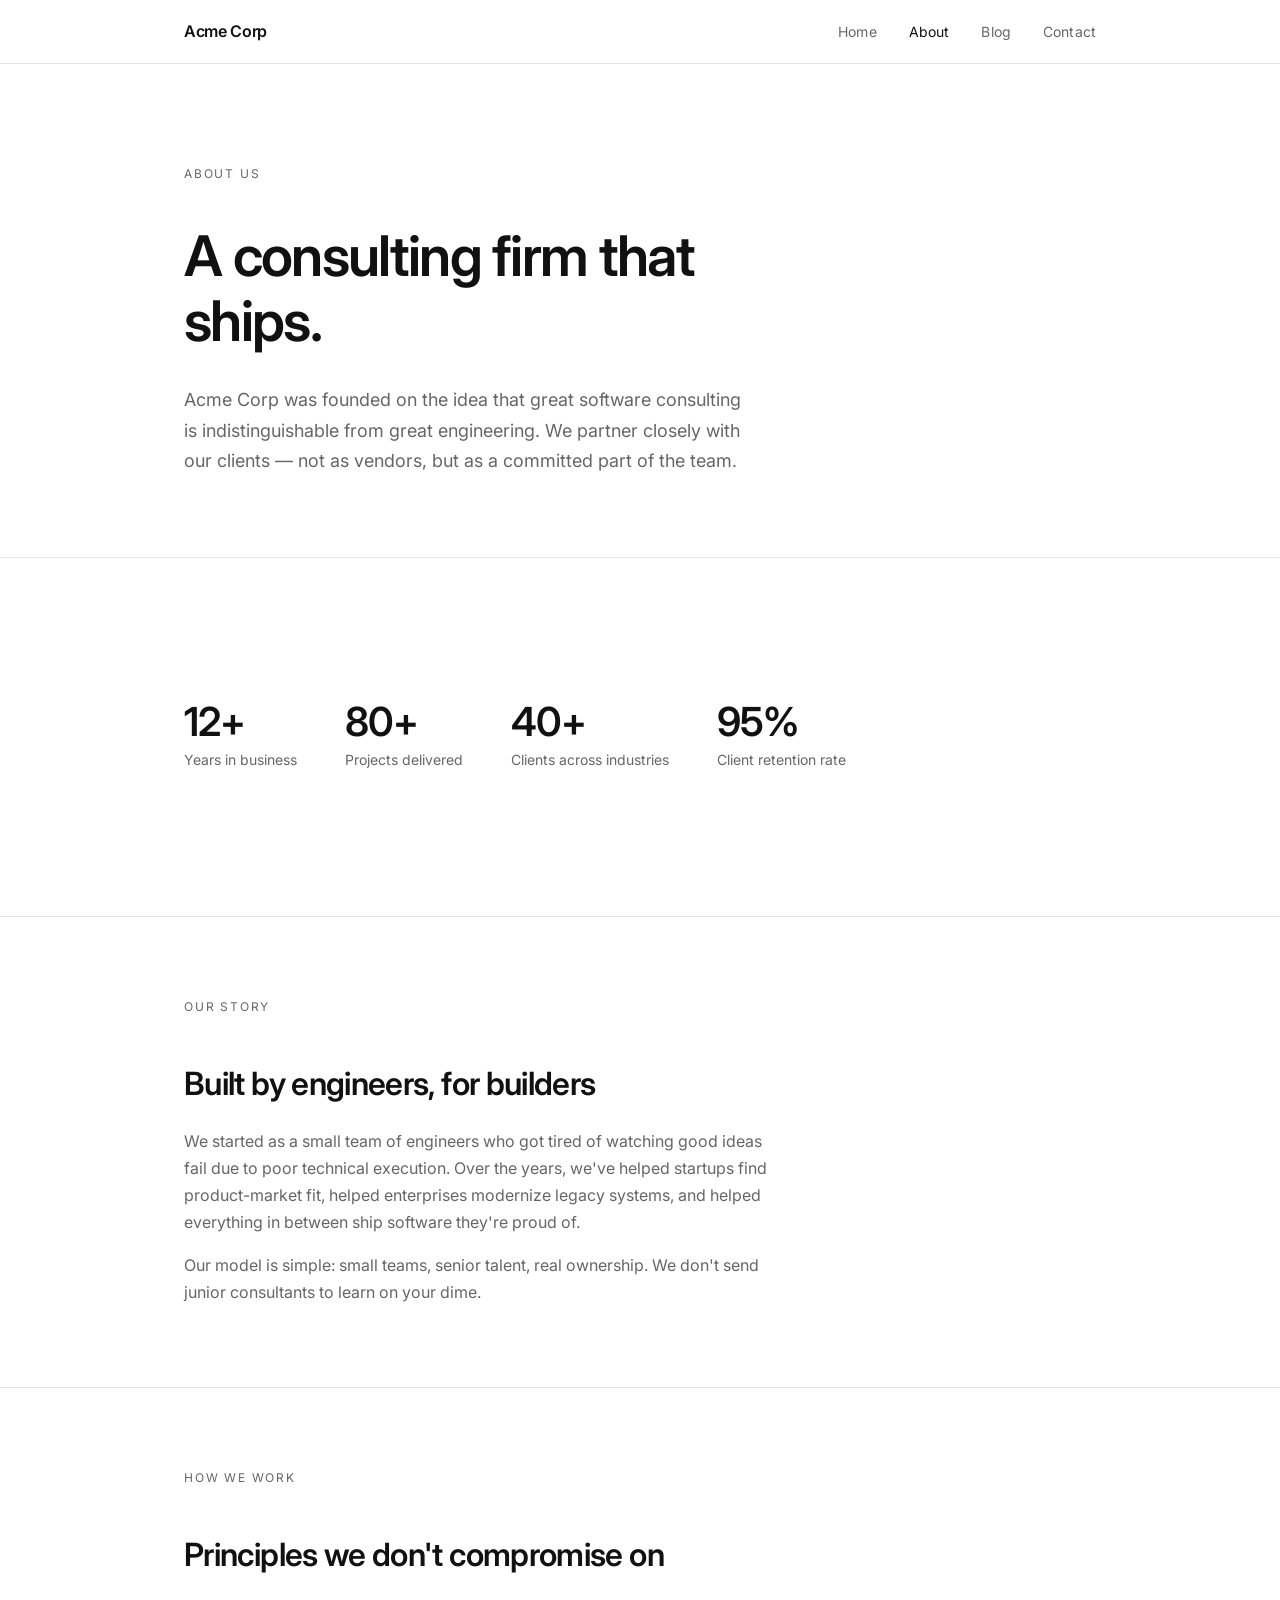
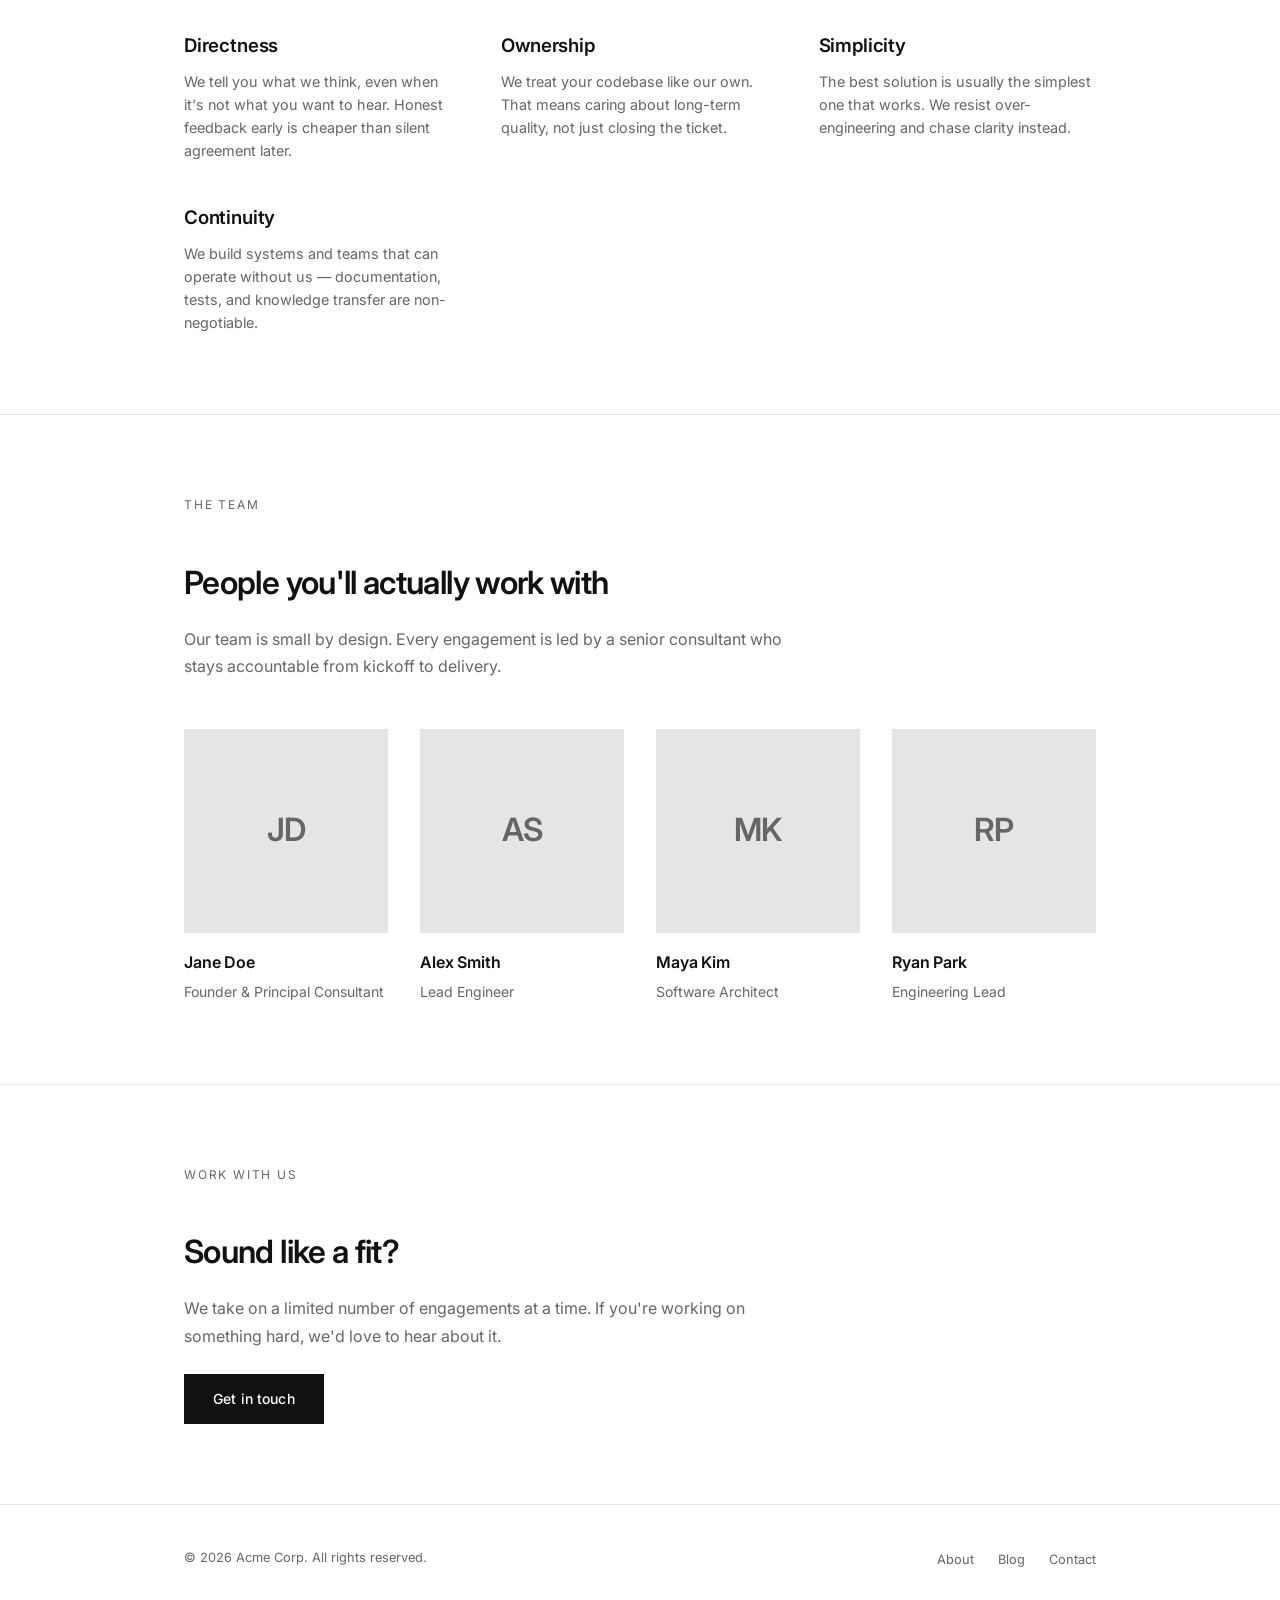
==== about.html @ 8fb7a550 "first commit" ====
<!DOCTYPE html>
<html lang="en">
<head>
  <meta charset="UTF-8" />
  <meta name="viewport" content="width=device-width, initial-scale=1.0" />
  <title>About — Acme Corp</title>
  <meta name="description" content="We are a software consulting firm that helps companies build and scale great products." />
  <link rel="preconnect" href="https://fonts.googleapis.com" />
  <link rel="preconnect" href="https://fonts.gstatic.com" crossorigin />
  <link href="https://fonts.googleapis.com/css2?family=Inter:wght@400;500;600&display=swap" rel="stylesheet" />
  <link rel="stylesheet" href="css/styles.css" />
</head>
<body>

  <nav class="nav">
    <div class="container nav__inner">
      <a href="index.html" class="nav__logo">Acme Corp</a>
      <ul class="nav__links">
        <li><a href="index.html">Home</a></li>
        <li><a href="about.html">About</a></li>
        <li><a href="blog.html">Blog</a></li>
        <li><a href="contact.html">Contact</a></li>
      </ul>
      <button class="nav__toggle" id="nav-toggle" aria-label="Toggle menu">
        <span></span><span></span><span></span>
      </button>
    </div>
  </nav>

  <div class="nav__mobile" id="nav-mobile">
    <a href="index.html">Home</a>
    <a href="about.html">About</a>
    <a href="blog.html">Blog</a>
    <a href="contact.html">Contact</a>
  </div>

  <main>

    <!-- About Hero -->
    <section class="about-hero">
      <div class="container">
        <p class="section__label">About us</p>
        <h1 class="about-hero__title">A consulting firm that ships.</h1>
        <p class="about-hero__body">Acme Corp was founded on the idea that great software consulting is indistinguishable from great engineering. We partner closely with our clients — not as vendors, but as a committed part of the team.</p>
      </div>
    </section>

    <!-- Stats -->
    <section class="section">
      <div class="container">
        <div class="stats">
          <div>
            <p class="stat__num">12+</p>
            <p class="stat__label">Years in business</p>
          </div>
          <div>
            <p class="stat__num">80+</p>
            <p class="stat__label">Projects delivered</p>
          </div>
          <div>
            <p class="stat__num">40+</p>
            <p class="stat__label">Clients across industries</p>
          </div>
          <div>
            <p class="stat__num">95%</p>
            <p class="stat__label">Client retention rate</p>
          </div>
        </div>
      </div>
    </section>

    <!-- Story -->
    <section class="section">
      <div class="container">
        <p class="section__label">Our story</p>
        <h2 class="section__title">Built by engineers, for builders</h2>
        <p class="section__body">We started as a small team of engineers who got tired of watching good ideas fail due to poor technical execution. Over the years, we've helped startups find product-market fit, helped enterprises modernize legacy systems, and helped everything in between ship software they're proud of.</p>
        <p class="section__body mt-16">Our model is simple: small teams, senior talent, real ownership. We don't send junior consultants to learn on your dime.</p>
      </div>
    </section>

    <!-- Values -->
    <section class="section">
      <div class="container">
        <p class="section__label">How we work</p>
        <h2 class="section__title">Principles we don't compromise on</h2>

        <div class="values">
          <div>
            <h3 class="value__title">Directness</h3>
            <p class="value__body">We tell you what we think, even when it's not what you want to hear. Honest feedback early is cheaper than silent agreement later.</p>
          </div>
          <div>
            <h3 class="value__title">Ownership</h3>
            <p class="value__body">We treat your codebase like our own. That means caring about long-term quality, not just closing the ticket.</p>
          </div>
          <div>
            <h3 class="value__title">Simplicity</h3>
            <p class="value__body">The best solution is usually the simplest one that works. We resist over-engineering and chase clarity instead.</p>
          </div>
          <div>
            <h3 class="value__title">Continuity</h3>
            <p class="value__body">We build systems and teams that can operate without us — documentation, tests, and knowledge transfer are non-negotiable.</p>
          </div>
        </div>
      </div>
    </section>

    <!-- Team -->
    <section class="section">
      <div class="container">
        <p class="section__label">The team</p>
        <h2 class="section__title">People you'll actually work with</h2>
        <p class="section__body">Our team is small by design. Every engagement is led by a senior consultant who stays accountable from kickoff to delivery.</p>

        <div class="team">
          <div class="team-member">
            <div class="team-member__avatar">JD</div>
            <p class="team-member__name">Jane Doe</p>
            <p class="team-member__role">Founder & Principal Consultant</p>
          </div>
          <div class="team-member">
            <div class="team-member__avatar">AS</div>
            <p class="team-member__name">Alex Smith</p>
            <p class="team-member__role">Lead Engineer</p>
          </div>
          <div class="team-member">
            <div class="team-member__avatar">MK</div>
            <p class="team-member__name">Maya Kim</p>
            <p class="team-member__role">Software Architect</p>
          </div>
          <div class="team-member">
            <div class="team-member__avatar">RP</div>
            <p class="team-member__name">Ryan Park</p>
            <p class="team-member__role">Engineering Lead</p>
          </div>
        </div>
      </div>
    </section>

    <!-- CTA -->
    <section class="section">
      <div class="container">
        <p class="section__label">Work with us</p>
        <h2 class="section__title">Sound like a fit?</h2>
        <p class="section__body">We take on a limited number of engagements at a time. If you're working on something hard, we'd love to hear about it.</p>
        <div class="mt-24">
          <a href="contact.html" class="btn btn--filled">Get in touch</a>
        </div>
      </div>
    </section>

  </main>

  <footer class="footer">
    <div class="container footer__inner">
      <p class="footer__copy">&copy; 2026 Acme Corp. All rights reserved.</p>
      <ul class="footer__links">
        <li><a href="about.html">About</a></li>
        <li><a href="blog.html">Blog</a></li>
        <li><a href="contact.html">Contact</a></li>
      </ul>
    </div>
  </footer>

  <script src="js/main.js"></script>
</body>
</html>
---- css/styles.css ----
/* ========= Reset & Base ========= */
*, *::before, *::after { box-sizing: border-box; margin: 0; padding: 0; }

:root {
  --color-bg:      #ffffff;
  --color-text:    #111111;
  --color-muted:   #666666;
  --color-border:  #e5e5e5;
  --color-accent:  #111111;
  --font-sans:     'Inter', system-ui, -apple-system, sans-serif;
  --max-w:         960px;
  --nav-h:         64px;
}

html { scroll-behavior: smooth; }

body {
  background: var(--color-bg);
  color: var(--color-text);
  font-family: var(--font-sans);
  font-size: 16px;
  line-height: 1.7;
  -webkit-font-smoothing: antialiased;
}

a { color: inherit; text-decoration: none; }
img { display: block; max-width: 100%; }
ul { list-style: none; }

/* ========= Layout ========= */
.container {
  width: 100%;
  max-width: var(--max-w);
  margin: 0 auto;
  padding: 0 24px;
}

/* ========= Navigation ========= */
.nav {
  position: fixed;
  top: 0; left: 0; right: 0;
  height: var(--nav-h);
  background: var(--color-bg);
  border-bottom: 1px solid var(--color-border);
  z-index: 100;
}

.nav__inner {
  height: 100%;
  display: flex;
  align-items: center;
  justify-content: space-between;
}

.nav__logo {
  font-size: 1rem;
  font-weight: 600;
  letter-spacing: -0.02em;
}

.nav__links {
  display: flex;
  gap: 32px;
}

.nav__links a {
  font-size: 0.875rem;
  color: var(--color-muted);
  transition: color 0.15s;
  letter-spacing: 0.01em;
}

.nav__links a:hover,
.nav__links a.active { color: var(--color-text); }

/* Hamburger */
.nav__toggle {
  display: none;
  flex-direction: column;
  justify-content: center;
  gap: 5px;
  width: 24px;
  height: 24px;
  cursor: pointer;
  background: none;
  border: none;
  padding: 0;
}

.nav__toggle span {
  display: block;
  width: 100%;
  height: 1.5px;
  background: var(--color-text);
  transition: transform 0.2s, opacity 0.2s;
}

.nav__toggle.open span:nth-child(1) { transform: translateY(6.5px) rotate(45deg); }
.nav__toggle.open span:nth-child(2) { opacity: 0; }
.nav__toggle.open span:nth-child(3) { transform: translateY(-6.5px) rotate(-45deg); }

/* Mobile menu */
.nav__mobile {
  display: none;
  position: fixed;
  top: var(--nav-h);
  left: 0; right: 0;
  background: var(--color-bg);
  border-bottom: 1px solid var(--color-border);
  padding: 24px;
  z-index: 99;
}

.nav__mobile.open { display: block; }

.nav__mobile a {
  display: block;
  padding: 12px 0;
  font-size: 1rem;
  color: var(--color-muted);
  border-bottom: 1px solid var(--color-border);
  transition: color 0.15s;
}

.nav__mobile a:last-child { border-bottom: none; }
.nav__mobile a:hover,
.nav__mobile a.active { color: var(--color-text); }

/* Page offset for fixed nav */
main { padding-top: var(--nav-h); }

/* ========= Hero ========= */
.hero {
  padding: 120px 0 100px;
  border-bottom: 1px solid var(--color-border);
}

.hero__label {
  font-size: 0.75rem;
  letter-spacing: 0.15em;
  text-transform: uppercase;
  color: var(--color-muted);
  margin-bottom: 24px;
}

.hero__title {
  font-size: clamp(2.5rem, 6vw, 4.5rem);
  font-weight: 600;
  letter-spacing: -0.03em;
  line-height: 1.1;
  max-width: 700px;
  margin-bottom: 32px;
}

.hero__sub {
  font-size: 1.125rem;
  color: var(--color-muted);
  max-width: 520px;
  margin-bottom: 48px;
  line-height: 1.6;
}

.hero__cta {
  display: inline-flex;
  gap: 16px;
  flex-wrap: wrap;
}

/* ========= Buttons ========= */
.btn {
  display: inline-block;
  padding: 12px 28px;
  font-size: 0.875rem;
  font-weight: 500;
  letter-spacing: 0.01em;
  border: 1px solid var(--color-text);
  transition: background 0.15s, color 0.15s;
  cursor: pointer;
}

.btn--filled {
  background: var(--color-text);
  color: #ffffff;
}

.btn--filled:hover {
  background: #333;
  border-color: #333;
}

.btn--outline {
  background: transparent;
  color: var(--color-text);
}

.btn--outline:hover {
  background: var(--color-text);
  color: #ffffff;
}

/* ========= Section ========= */
.section {
  padding: 80px 0;
  border-bottom: 1px solid var(--color-border);
}

.section:last-child { border-bottom: none; }

.section__label {
  font-size: 0.75rem;
  letter-spacing: 0.15em;
  text-transform: uppercase;
  color: var(--color-muted);
  margin-bottom: 40px;
}

.section__title {
  font-size: clamp(1.5rem, 3vw, 2rem);
  font-weight: 600;
  letter-spacing: -0.02em;
  margin-bottom: 16px;
}

.section__body {
  font-size: 1rem;
  color: var(--color-muted);
  max-width: 600px;
  line-height: 1.7;
}

/* ========= Services Grid ========= */
.services {
  display: grid;
  grid-template-columns: repeat(auto-fit, minmax(260px, 1fr));
  gap: 1px;
  background: var(--color-border);
  border: 1px solid var(--color-border);
  margin-top: 48px;
}

.service-card {
  background: var(--color-bg);
  padding: 40px 32px;
}

.service-card__num {
  font-size: 0.75rem;
  letter-spacing: 0.1em;
  color: var(--color-muted);
  margin-bottom: 20px;
}

.service-card__title {
  font-size: 1.125rem;
  font-weight: 600;
  letter-spacing: -0.01em;
  margin-bottom: 12px;
}

.service-card__body {
  font-size: 0.9rem;
  color: var(--color-muted);
  line-height: 1.6;
}

/* ========= Blog Cards ========= */
.posts {
  display: grid;
  grid-template-columns: repeat(auto-fit, minmax(280px, 1fr));
  gap: 40px;
  margin-top: 48px;
}

.post-card { border-top: 1px solid var(--color-border); padding-top: 24px; }

.post-card__date {
  font-size: 0.75rem;
  letter-spacing: 0.08em;
  color: var(--color-muted);
  margin-bottom: 10px;
}

.post-card__title {
  font-size: 1.125rem;
  font-weight: 600;
  letter-spacing: -0.01em;
  margin-bottom: 10px;
  line-height: 1.4;
}

.post-card__title a:hover { text-decoration: underline; text-underline-offset: 3px; }

.post-card__excerpt {
  font-size: 0.9rem;
  color: var(--color-muted);
  line-height: 1.6;
  margin-bottom: 16px;
}

.post-card__tag {
  font-size: 0.75rem;
  letter-spacing: 0.08em;
  text-transform: uppercase;
  color: var(--color-muted);
  border: 1px solid var(--color-border);
  padding: 2px 10px;
  display: inline-block;
}

/* ========= About Page ========= */
.about-hero {
  padding: 100px 0 80px;
  border-bottom: 1px solid var(--color-border);
}

.about-hero__title {
  font-size: clamp(2rem, 5vw, 3.5rem);
  font-weight: 600;
  letter-spacing: -0.03em;
  line-height: 1.15;
  max-width: 640px;
  margin-bottom: 32px;
}

.about-hero__body {
  font-size: 1.125rem;
  color: var(--color-muted);
  max-width: 560px;
  line-height: 1.7;
}

.values {
  display: grid;
  grid-template-columns: repeat(auto-fit, minmax(200px, 1fr));
  gap: 40px;
  margin-top: 48px;
}

.value__title {
  font-weight: 600;
  margin-bottom: 8px;
  letter-spacing: -0.01em;
}

.value__body {
  font-size: 0.9rem;
  color: var(--color-muted);
  line-height: 1.6;
}

/* Stats row */
.stats {
  display: flex;
  flex-wrap: wrap;
  gap: 48px;
  padding: 64px 0;
}

.stat__num {
  font-size: 2.5rem;
  font-weight: 600;
  letter-spacing: -0.03em;
  line-height: 1;
  margin-bottom: 6px;
}

.stat__label {
  font-size: 0.875rem;
  color: var(--color-muted);
}

/* Team */
.team {
  display: grid;
  grid-template-columns: repeat(auto-fit, minmax(200px, 1fr));
  gap: 32px;
  margin-top: 48px;
}

.team-member__name {
  font-weight: 600;
  letter-spacing: -0.01em;
  margin-top: 16px;
  margin-bottom: 4px;
}

.team-member__role {
  font-size: 0.875rem;
  color: var(--color-muted);
}

.team-member__avatar {
  width: 100%;
  aspect-ratio: 1;
  background: var(--color-border);
  display: flex;
  align-items: center;
  justify-content: center;
  font-size: 2rem;
  font-weight: 600;
  color: var(--color-muted);
  letter-spacing: -0.02em;
}

/* ========= Blog Page ========= */
.blog-hero {
  padding: 100px 0 60px;
  border-bottom: 1px solid var(--color-border);
}

.blog-hero__title {
  font-size: clamp(2rem, 5vw, 3rem);
  font-weight: 600;
  letter-spacing: -0.03em;
  margin-bottom: 12px;
}

.blog-hero__sub {
  color: var(--color-muted);
  font-size: 1rem;
}

.blog-list { padding: 60px 0; }

.blog-item {
  display: grid;
  grid-template-columns: 120px 1fr;
  gap: 32px;
  padding: 32px 0;
  border-bottom: 1px solid var(--color-border);
  align-items: start;
}

.blog-item:first-child { border-top: 1px solid var(--color-border); }

.blog-item__date {
  font-size: 0.8rem;
  color: var(--color-muted);
  padding-top: 4px;
  letter-spacing: 0.03em;
}

.blog-item__title {
  font-size: 1.25rem;
  font-weight: 600;
  letter-spacing: -0.02em;
  line-height: 1.35;
  margin-bottom: 8px;
}

.blog-item__title a:hover { text-decoration: underline; text-underline-offset: 3px; }

.blog-item__excerpt {
  font-size: 0.9rem;
  color: var(--color-muted);
  line-height: 1.6;
  margin-bottom: 12px;
}

.blog-item__tags { display: flex; gap: 8px; flex-wrap: wrap; }

/* ========= Contact Page ========= */
.contact-hero {
  padding: 100px 0 60px;
  border-bottom: 1px solid var(--color-border);
}

.contact-hero__title {
  font-size: clamp(2rem, 5vw, 3rem);
  font-weight: 600;
  letter-spacing: -0.03em;
  margin-bottom: 12px;
}

.contact-hero__sub {
  color: var(--color-muted);
  font-size: 1rem;
  max-width: 480px;
}

.contact-layout {
  display: grid;
  grid-template-columns: 1fr 1fr;
  gap: 80px;
  padding: 60px 0 80px;
}

.contact-info__heading {
  font-size: 1rem;
  font-weight: 600;
  letter-spacing: -0.01em;
  margin-bottom: 24px;
}

.contact-detail {
  margin-bottom: 24px;
}

.contact-detail__label {
  font-size: 0.75rem;
  letter-spacing: 0.1em;
  text-transform: uppercase;
  color: var(--color-muted);
  margin-bottom: 4px;
}

.contact-detail__value {
  font-size: 0.95rem;
}

/* Form */
.form { display: flex; flex-direction: column; gap: 20px; }

.form-group { display: flex; flex-direction: column; gap: 6px; }

.form-group label {
  font-size: 0.75rem;
  letter-spacing: 0.1em;
  text-transform: uppercase;
  color: var(--color-muted);
}

.form-group input,
.form-group textarea,
.form-group select {
  width: 100%;
  padding: 12px 0;
  border: none;
  border-bottom: 1px solid var(--color-border);
  font-family: var(--font-sans);
  font-size: 0.95rem;
  color: var(--color-text);
  background: transparent;
  outline: none;
  transition: border-color 0.15s;
  -webkit-appearance: none;
  appearance: none;
}

.form-group input:focus,
.form-group textarea:focus,
.form-group select:focus {
  border-color: var(--color-text);
}

.form-group textarea { resize: vertical; min-height: 120px; }

.form__submit { align-self: flex-start; margin-top: 8px; }

/* ========= Footer ========= */
.footer {
  border-top: 1px solid var(--color-border);
  padding: 40px 0;
}

.footer__inner {
  display: flex;
  align-items: center;
  justify-content: space-between;
  flex-wrap: wrap;
  gap: 16px;
}

.footer__copy {
  font-size: 0.8rem;
  color: var(--color-muted);
}

.footer__links {
  display: flex;
  gap: 24px;
}

.footer__links a {
  font-size: 0.8rem;
  color: var(--color-muted);
  transition: color 0.15s;
}

.footer__links a:hover { color: var(--color-text); }

/* ========= Utilities ========= */
.text-muted { color: var(--color-muted); }
.mt-8 { margin-top: 8px; }
.mt-16 { margin-top: 16px; }
.mt-24 { margin-top: 24px; }
.mt-48 { margin-top: 48px; }

/* ========= Responsive ========= */
@media (max-width: 768px) {
  .nav__links { display: none; }
  .nav__toggle { display: flex; }

  .hero { padding: 80px 0 64px; }

  .blog-item {
    grid-template-columns: 1fr;
    gap: 8px;
  }

  .contact-layout {
    grid-template-columns: 1fr;
    gap: 48px;
  }

  .stats { gap: 32px; }
}
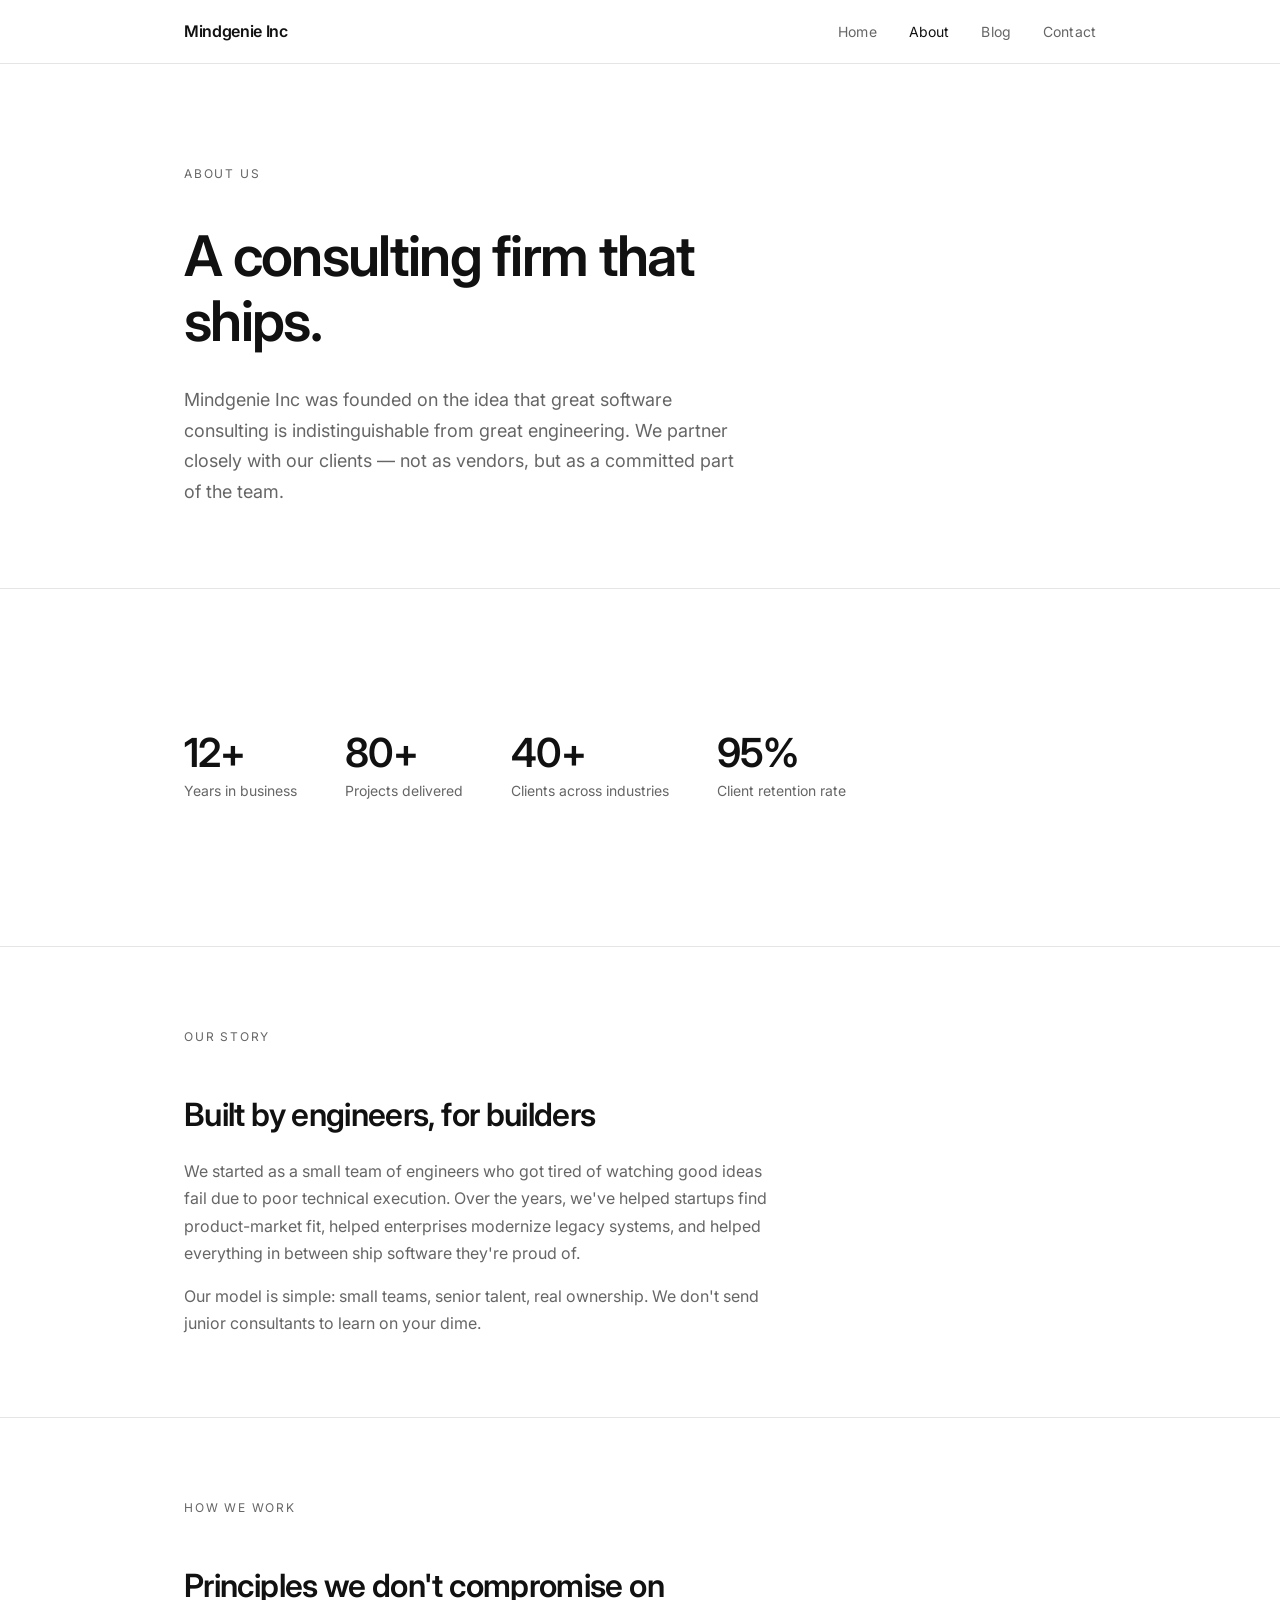
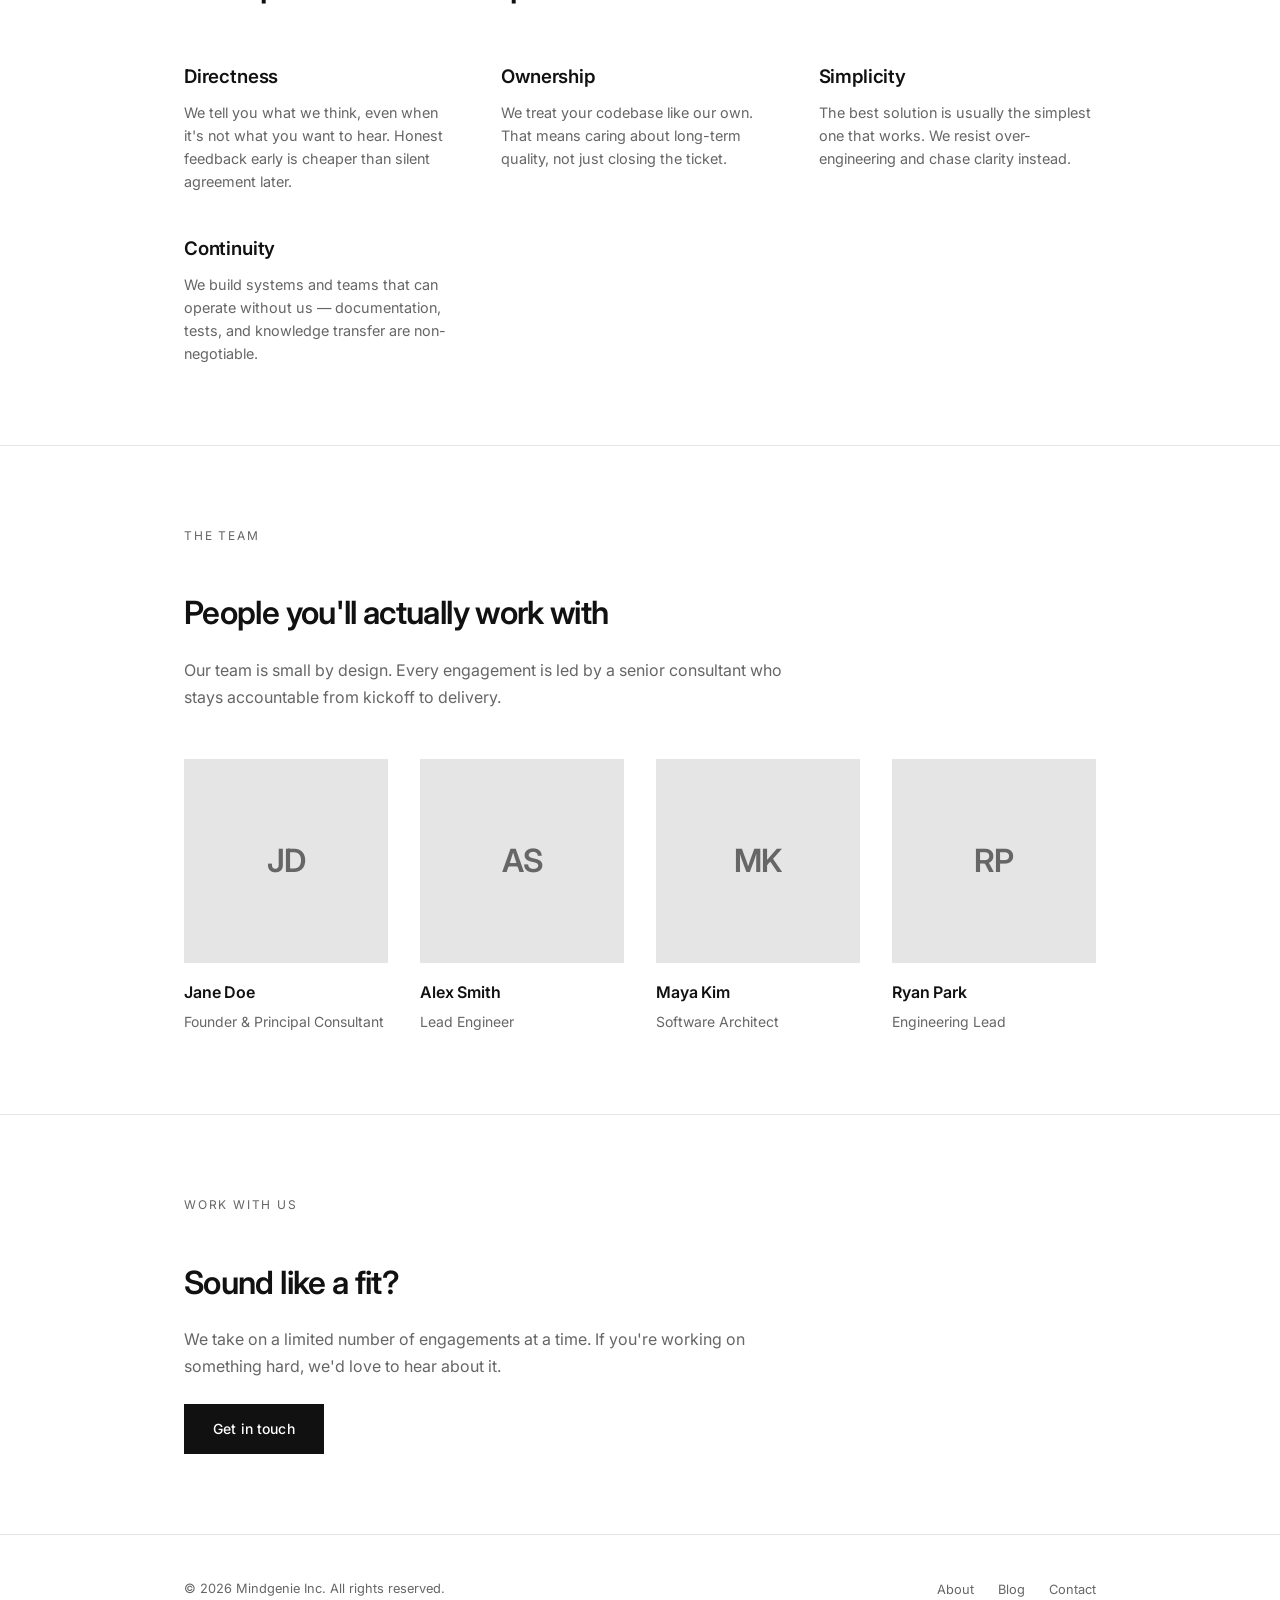
==== commit b93a6982: "Changes to files" ====
--- a/about.html
+++ b/about.html
@@ -3,7 +3,7 @@
 <head>
   <meta charset="UTF-8" />
   <meta name="viewport" content="width=device-width, initial-scale=1.0" />
-  <title>About — Acme Corp</title>
+  <title>About — Mindgenie Inc</title>
   <meta name="description" content="We are a software consulting firm that helps companies build and scale great products." />
   <link rel="preconnect" href="https://fonts.googleapis.com" />
   <link rel="preconnect" href="https://fonts.gstatic.com" crossorigin />
@@ -14,7 +14,7 @@
 
   <nav class="nav">
     <div class="container nav__inner">
-      <a href="index.html" class="nav__logo">Acme Corp</a>
+      <a href="index.html" class="nav__logo">Mindgenie Inc</a>
       <ul class="nav__links">
         <li><a href="index.html">Home</a></li>
         <li><a href="about.html">About</a></li>
@@ -41,7 +41,7 @@
       <div class="container">
         <p class="section__label">About us</p>
         <h1 class="about-hero__title">A consulting firm that ships.</h1>
-        <p class="about-hero__body">Acme Corp was founded on the idea that great software consulting is indistinguishable from great engineering. We partner closely with our clients — not as vendors, but as a committed part of the team.</p>
+        <p class="about-hero__body">Mindgenie Inc was founded on the idea that great software consulting is indistinguishable from great engineering. We partner closely with our clients — not as vendors, but as a committed part of the team.</p>
       </div>
     </section>
 
@@ -154,7 +154,7 @@
 
   <footer class="footer">
     <div class="container footer__inner">
-      <p class="footer__copy">&copy; 2026 Acme Corp. All rights reserved.</p>
+      <p class="footer__copy">&copy; 2026 Mindgenie Inc. All rights reserved.</p>
       <ul class="footer__links">
         <li><a href="about.html">About</a></li>
         <li><a href="blog.html">Blog</a></li>
--- a/css/styles.css
+++ b/css/styles.css
@@ -579,6 +579,85 @@
 
 .footer__links a:hover { color: var(--color-text); }
 
+/* ========= Blog Post Page ========= */
+.post-hero {
+  padding: 100px 0 60px;
+  border-bottom: 1px solid var(--color-border);
+}
+
+.post-hero__back {
+  font-size: 0.8rem;
+  color: var(--color-muted);
+  letter-spacing: 0.05em;
+  margin-bottom: 32px;
+  display: inline-block;
+  transition: color 0.15s;
+}
+
+.post-hero__back:hover { color: var(--color-text); }
+
+.post-hero__tags {
+  display: flex;
+  gap: 8px;
+  margin-bottom: 24px;
+}
+
+.post-hero__title {
+  font-size: clamp(1.75rem, 4vw, 2.75rem);
+  font-weight: 600;
+  letter-spacing: -0.03em;
+  line-height: 1.2;
+  max-width: 720px;
+  margin-bottom: 20px;
+}
+
+.post-hero__meta {
+  font-size: 0.8rem;
+  color: var(--color-muted);
+  letter-spacing: 0.05em;
+}
+
+.post-body {
+  padding: 60px 0 80px;
+  max-width: 680px;
+}
+
+.post-body p {
+  font-size: 1rem;
+  line-height: 1.8;
+  color: var(--color-text);
+  margin-bottom: 24px;
+}
+
+.post-body h2 {
+  font-size: 1.375rem;
+  font-weight: 600;
+  letter-spacing: -0.02em;
+  margin-top: 48px;
+  margin-bottom: 16px;
+}
+
+.post-body h3 {
+  font-size: 1.125rem;
+  font-weight: 600;
+  letter-spacing: -0.01em;
+  margin-top: 32px;
+  margin-bottom: 12px;
+}
+
+.post-body ul,
+.post-body ol {
+  padding-left: 24px;
+  margin-bottom: 24px;
+}
+
+.post-body li {
+  font-size: 1rem;
+  line-height: 1.8;
+  color: var(--color-text);
+  margin-bottom: 8px;
+}
+
 /* ========= Utilities ========= */
 .text-muted { color: var(--color-muted); }
 .mt-8 { margin-top: 8px; }
